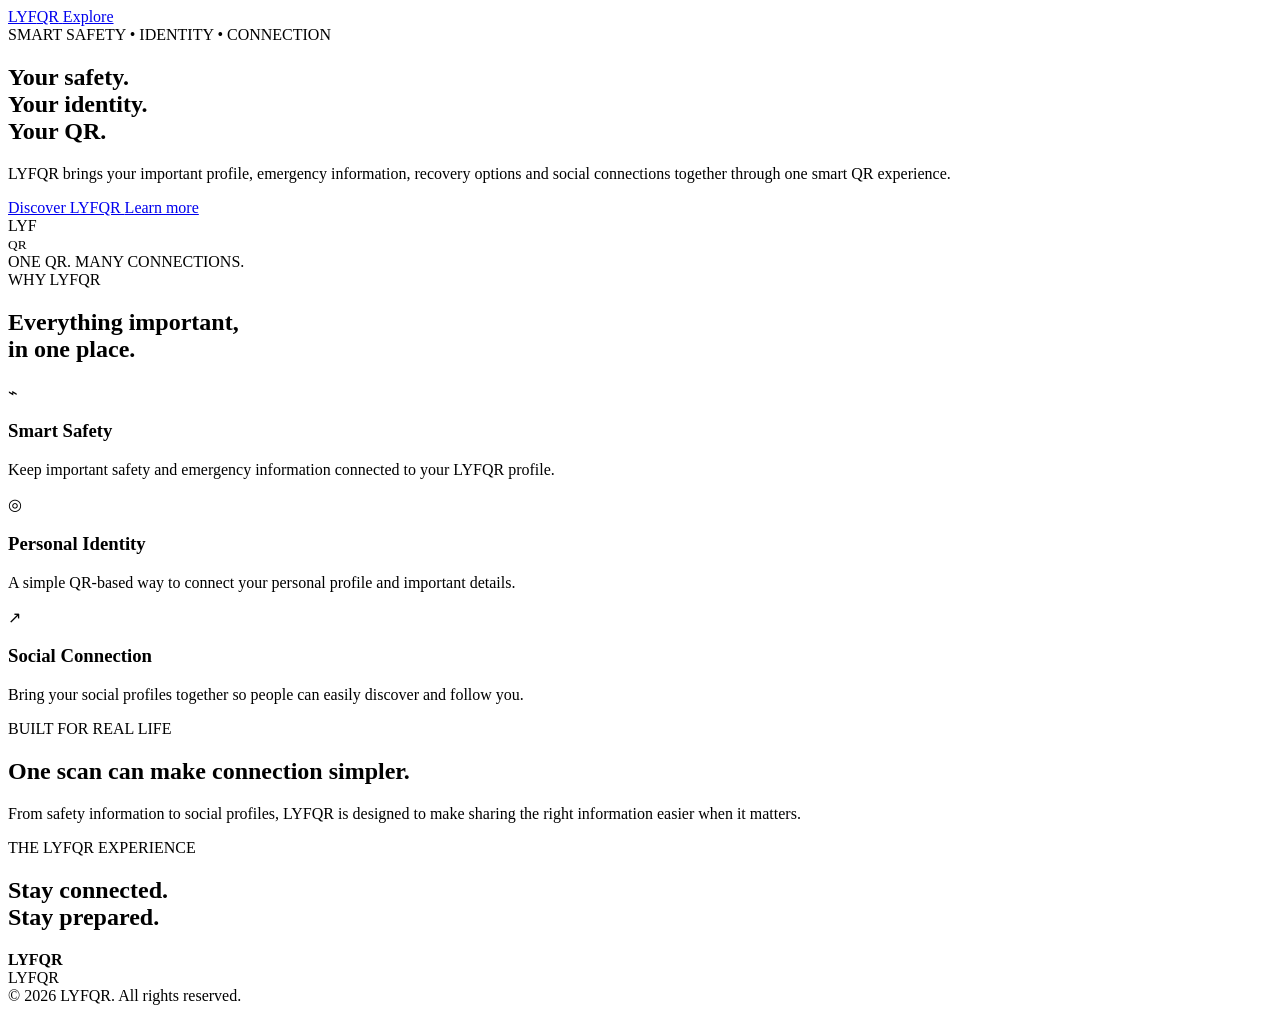
==== index.html @ 2e0a2252 "Create index.html" ====
<!doctype html>
<html lang="en">
<head>
  <meta charset="utf-8">
  <meta name="viewport" content="width=device-width, initial-scale=1">

  <meta
    name="description"
    content="LYFQR — Smart Safety, Identity and Social Connection through one QR."
  >

  <title>LYFQR — Smart Safety & Identity</title>

  <link rel="stylesheet" href="style.css">
</head>

<body>

<header class="nav">

  <a class="brand" href="#">
    LYF<span>QR</span>
  </a>

  <a class="nav-btn" href="#features">
    Explore
  </a>

</header>


<main>

  <!-- HERO -->

  <section class="hero">

    <div class="hero-copy">

      <div class="badge">
        SMART SAFETY • IDENTITY • CONNECTION
      </div>

      <h1>
        Your safety.<br>
        <span>Your identity.</span><br>
        Your QR.
      </h1>

      <p>
        LYFQR brings your important profile, emergency information,
        recovery options and social connections together through one
        smart QR experience.
      </p>

      <div class="actions">

        <a class="primary" href="#features">
          Discover LYFQR
        </a>

        <a class="secondary" href="#about">
          Learn more
        </a>

      </div>

    </div>


    <!-- QR VISUAL -->

    <div class="qr-card">

      <div class="qr">

        <div class="qr-lines"></div>

        <div class="qr-logo">
          LYF<br>
          <small>QR</small>
        </div>

      </div>

      <div class="scan"></div>

      <div class="qr-caption">
        ONE QR. MANY CONNECTIONS.
      </div>

    </div>

  </section>


  <!-- FEATURES -->

  <section id="features" class="section">

    <div class="eyebrow">
      WHY LYFQR
    </div>

    <h2>
      Everything important,<br>
      in one place.
    </h2>


    <div class="grid">

      <article>

        <div class="icon">
          ⌁
        </div>

        <h3>
          Smart Safety
        </h3>

        <p>
          Keep important safety and emergency information
          connected to your LYFQR profile.
        </p>

      </article>


      <article>

        <div class="icon">
          ◎
        </div>

        <h3>
          Personal Identity
        </h3>

        <p>
          A simple QR-based way to connect your personal
          profile and important details.
        </p>

      </article>


      <article>

        <div class="icon">
          ↗
        </div>

        <h3>
          Social Connection
        </h3>

        <p>
          Bring your social profiles together so people can
          easily discover and follow you.
        </p>

      </article>

    </div>

  </section>


  <!-- ABOUT -->

  <section id="about" class="about">

    <div>

      <div class="eyebrow">
        BUILT FOR REAL LIFE
      </div>

      <h2>
        One scan can make
        connection simpler.
      </h2>

    </div>


    <p>
      From safety information to social profiles, LYFQR is
      designed to make sharing the right information easier
      when it matters.
    </p>

  </section>


  <!-- CTA -->

  <section class="cta">

    <div>

      <div class="eyebrow">
        THE LYFQR EXPERIENCE
      </div>

      <h2>
        Stay connected.<br>
        Stay prepared.
      </h2>

    </div>

    <strong>
      LYFQR
    </strong>

  </section>

</main>


<!-- FOOTER -->

<footer>

  <div class="brand">
    LYF<span>QR</span>
  </div>

  <div>
    © 2026 LYFQR. All rights reserved.
  </div>

</footer>

</body>
</html>
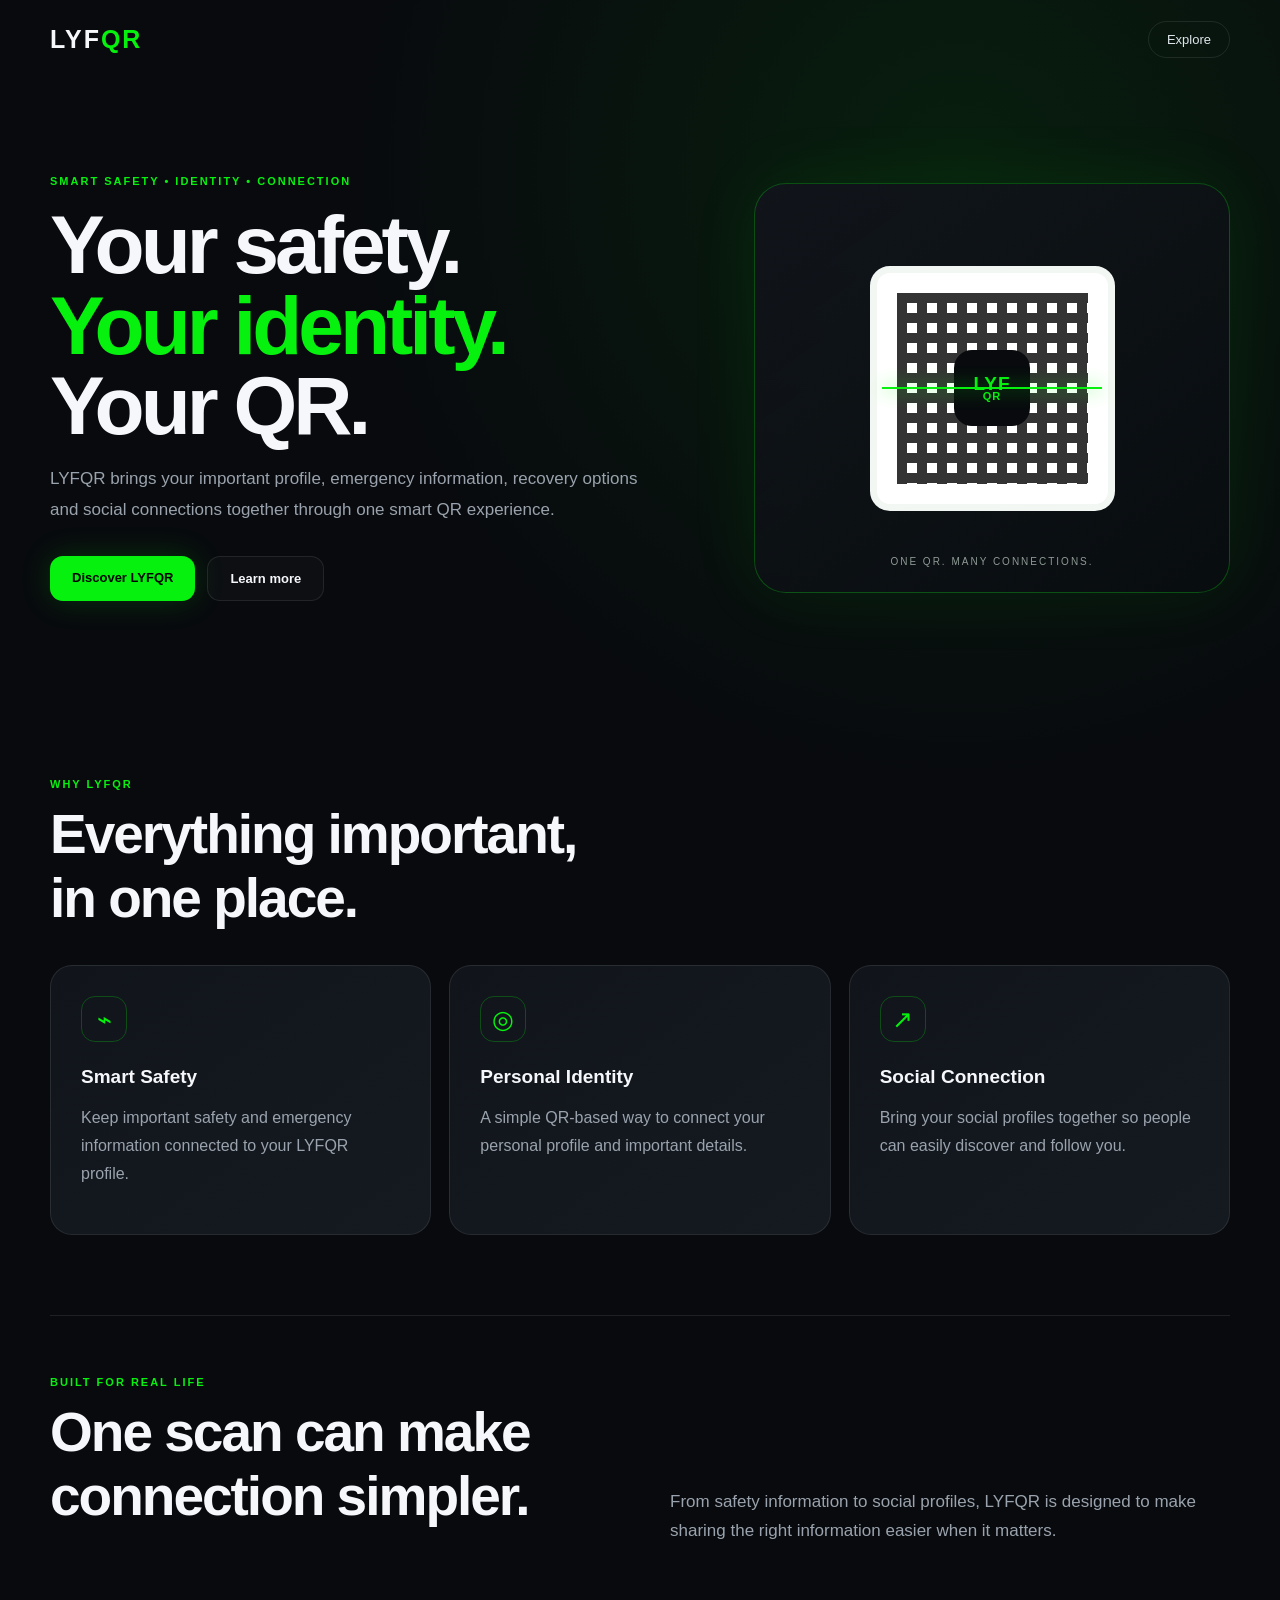
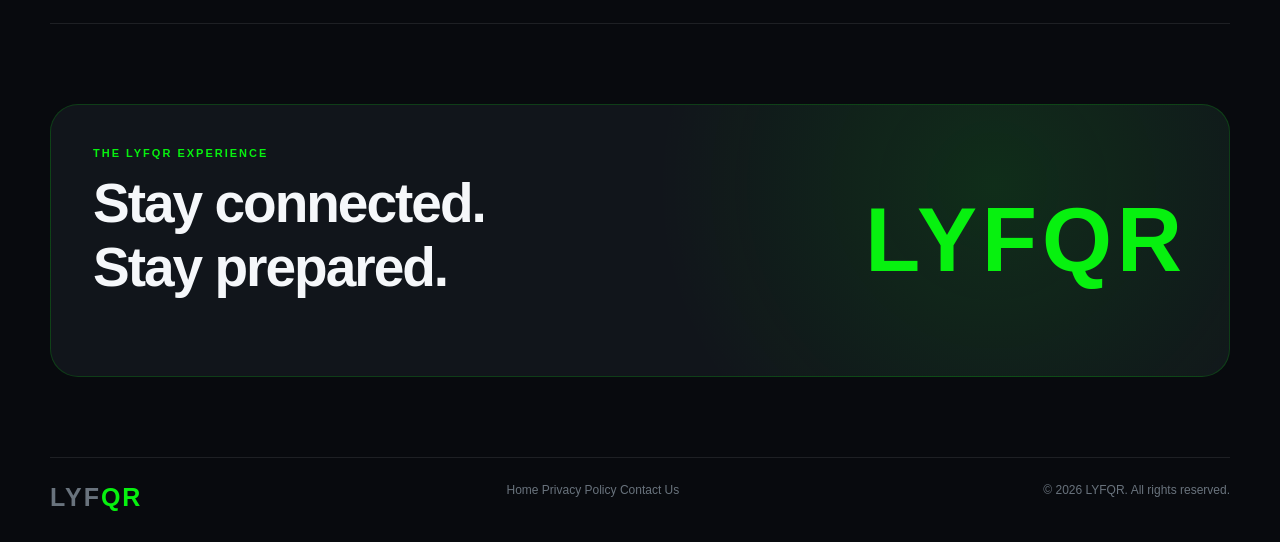
==== commit 44095388: "Update index.html" ====
--- a/index.html
+++ b/index.html
@@ -221,6 +221,7 @@
 </main>
 
 
+
 <!-- FOOTER -->
 
 <footer>
@@ -229,11 +230,18 @@
     LYF<span>QR</span>
   </div>
 
+  <div class="footer-links">
+    <a href="/">Home</a>
+    <a href="/privacy-policy.html">Privacy Policy</a>
+    <a href="mailto:lyfqr.support@gmail.com">Contact Us</a>
+  </div>
+
   <div>
     © 2026 LYFQR. All rights reserved.
   </div>
 
 </footer>
 
+
 </body>
 </html>
--- a/style.css
+++ b/style.css
@@ -0,0 +1,622 @@
+:root {
+  --bg: #080a0e;
+  --panel: #11151b;
+  --text: #f5f7fa;
+  --muted: #9aa3ad;
+  --green: #07f10f;
+  --line: rgba(255, 255, 255, 0.09);
+}
+
+
+* {
+  box-sizing: border-box;
+}
+
+
+html {
+  scroll-behavior: smooth;
+}
+
+
+body {
+  margin: 0;
+
+  background:
+    radial-gradient(
+      circle at 75% 8%,
+      rgba(7, 241, 15, 0.09),
+      transparent 28%
+    ),
+    var(--bg);
+
+  color: var(--text);
+
+  font-family:
+    Arial,
+    Helvetica,
+    sans-serif;
+}
+
+
+a {
+  color: inherit;
+  text-decoration: none;
+}
+
+
+/* NAVIGATION */
+
+.nav {
+  width: min(1180px, calc(100% - 40px));
+
+  height: 78px;
+
+  margin: auto;
+
+  display: flex;
+  align-items: center;
+  justify-content: space-between;
+}
+
+
+.brand {
+  font-size: 25px;
+  font-weight: 900;
+  letter-spacing: 2px;
+}
+
+
+.brand span {
+  color: var(--green);
+}
+
+
+.nav-btn {
+  border: 1px solid var(--line);
+
+  border-radius: 999px;
+
+  padding: 10px 18px;
+
+  color: #dfe5ea;
+
+  font-size: 13px;
+}
+
+
+/* HERO */
+
+.hero {
+  width: min(1180px, calc(100% - 40px));
+
+  min-height: 620px;
+
+  margin: auto;
+
+  display: grid;
+
+  grid-template-columns:
+    1.15fr
+    0.85fr;
+
+  align-items: center;
+
+  gap: 60px;
+}
+
+
+.badge,
+.eyebrow {
+  color: var(--green);
+
+  font-size: 11px;
+
+  font-weight: 800;
+
+  letter-spacing: 2px;
+}
+
+
+.hero h1 {
+  margin: 18px 0;
+
+  font-size:
+    clamp(
+      48px,
+      7vw,
+      82px
+    );
+
+  line-height: 0.98;
+
+  letter-spacing: -4px;
+}
+
+
+.hero h1 span {
+  color: var(--green);
+}
+
+
+.hero p {
+  max-width: 610px;
+
+  color: var(--muted);
+
+  line-height: 1.8;
+
+  font-size: 17px;
+}
+
+
+/* BUTTONS */
+
+.actions {
+  display: flex;
+
+  gap: 12px;
+
+  margin-top: 30px;
+
+  flex-wrap: wrap;
+}
+
+
+.primary,
+.secondary {
+  padding: 14px 22px;
+
+  border-radius: 13px;
+
+  font-weight: 800;
+
+  font-size: 13px;
+}
+
+
+.primary {
+  color: #020402;
+
+  background: var(--green);
+
+  box-shadow:
+    0 0 30px
+    rgba(7, 241, 15, 0.18);
+}
+
+
+.secondary {
+  border: 1px solid var(--line);
+
+  background:
+    rgba(255, 255, 255, 0.025);
+}
+
+
+/* QR CARD */
+
+.qr-card {
+  min-height: 410px;
+
+  border:
+    1px solid
+    rgba(7, 241, 15, 0.28);
+
+  border-radius: 32px;
+
+  background:
+    linear-gradient(
+      145deg,
+      rgba(17, 21, 27, 0.98),
+      rgba(9, 13, 16, 0.9)
+    );
+
+  display: grid;
+
+  place-items: center;
+
+  position: relative;
+
+  overflow: hidden;
+
+  box-shadow:
+    0 0 70px
+    rgba(7, 241, 15, 0.08);
+}
+
+
+.qr {
+  width: 245px;
+  height: 245px;
+
+  border: 7px solid #f3f7f3;
+
+  background: white;
+
+  border-radius: 20px;
+
+  padding: 20px;
+
+  position: relative;
+}
+
+
+.qr-lines {
+  width: 100%;
+  height: 100%;
+
+  background:
+    linear-gradient(
+      90deg,
+      #111 10px,
+      transparent 10px 20px
+    ),
+    linear-gradient(
+      #111 10px,
+      transparent 10px 20px
+    );
+
+  background-size: 20px 20px;
+
+  opacity: 0.85;
+}
+
+
+.qr-logo {
+  position: absolute;
+
+  inset: 50%;
+
+  transform:
+    translate(-50%, -50%);
+
+  width: 76px;
+  height: 76px;
+
+  border-radius: 18px;
+
+  background: #080a0e;
+
+  color: var(--green);
+
+  display: grid;
+
+  place-content: center;
+
+  text-align: center;
+
+  font-size: 19px;
+
+  font-weight: 900;
+
+  line-height: 0.9;
+
+  letter-spacing: 1px;
+}
+
+
+.qr-logo small {
+  font-size: 11px;
+}
+
+
+.qr-caption {
+  position: absolute;
+
+  bottom: 25px;
+
+  color: #8f9a94;
+
+  font-size: 10px;
+
+  letter-spacing: 2px;
+}
+
+
+/* QR SCAN ANIMATION */
+
+.scan {
+  position: absolute;
+
+  width: 220px;
+
+  height: 2px;
+
+  background: var(--green);
+
+  box-shadow:
+    0 0 18px
+    var(--green);
+
+  animation:
+    scan 3s
+    ease-in-out
+    infinite;
+}
+
+
+@keyframes scan {
+
+  0%,
+  100% {
+    transform:
+      translateY(-105px);
+  }
+
+  50% {
+    transform:
+      translateY(105px);
+  }
+
+}
+
+
+/* FEATURES */
+
+.section,
+.about,
+.cta {
+  width:
+    min(
+      1180px,
+      calc(100% - 40px)
+    );
+
+  margin:
+    80px auto;
+}
+
+
+.section h2,
+.about h2,
+.cta h2 {
+  margin:
+    12px 0 35px;
+
+  font-size:
+    clamp(
+      34px,
+      5vw,
+      55px
+    );
+
+  letter-spacing: -2px;
+}
+
+
+.grid {
+  display: grid;
+
+  grid-template-columns:
+    repeat(3, 1fr);
+
+  gap: 18px;
+}
+
+
+.grid article {
+  padding: 30px;
+
+  min-height: 220px;
+
+  border:
+    1px solid
+    var(--line);
+
+  border-radius: 22px;
+
+  background:
+    linear-gradient(
+      145deg,
+      var(--panel),
+      #151a21
+    );
+}
+
+
+.icon {
+  width: 46px;
+  height: 46px;
+
+  display: grid;
+
+  place-items: center;
+
+  border-radius: 14px;
+
+  color: var(--green);
+
+  border:
+    1px solid
+    rgba(7, 241, 15, 0.25);
+
+  font-size: 25px;
+}
+
+
+.grid h3 {
+  margin:
+    24px 0 10px;
+
+  font-size: 19px;
+}
+
+
+.grid p,
+.about p {
+  color: var(--muted);
+
+  line-height: 1.75;
+}
+
+
+/* ABOUT */
+
+.about {
+  display: grid;
+
+  grid-template-columns:
+    1fr 1fr;
+
+  gap: 60px;
+
+  padding:
+    60px 0;
+
+  border-top:
+    1px solid
+    var(--line);
+
+  border-bottom:
+    1px solid
+    var(--line);
+}
+
+
+.about p {
+  align-self: end;
+
+  font-size: 17px;
+}
+
+
+/* CTA */
+
+.cta {
+  min-height: 250px;
+
+  padding: 42px;
+
+  border:
+    1px solid
+    rgba(7, 241, 15, 0.18);
+
+  border-radius: 28px;
+
+  background:
+    radial-gradient(
+      circle at 80% 30%,
+      rgba(7, 241, 15, 0.11),
+      transparent 35%
+    ),
+    var(--panel);
+
+  display: flex;
+
+  justify-content: space-between;
+
+  align-items: center;
+
+  gap: 30px;
+}
+
+
+.cta strong {
+  color: var(--green);
+
+  font-size:
+    clamp(
+      45px,
+      8vw,
+      90px
+    );
+
+  letter-spacing: 5px;
+}
+
+
+/* FOOTER */
+
+footer {
+  width:
+    min(
+      1180px,
+      calc(100% - 40px)
+    );
+
+  margin:
+    80px auto 30px;
+
+  padding-top: 25px;
+
+  border-top:
+    1px solid
+    var(--line);
+
+  display: flex;
+
+  justify-content:
+    space-between;
+
+  color: #69737d;
+
+  font-size: 12px;
+}
+
+
+/* TABLET */
+
+@media (max-width: 820px) {
+
+  .hero {
+    grid-template-columns: 1fr;
+
+    padding: 60px 0;
+  }
+
+
+  .grid,
+  .about {
+    grid-template-columns: 1fr;
+  }
+
+
+  .cta {
+    flex-direction: column;
+
+    align-items: flex-start;
+  }
+
+
+  .hero h1 {
+    letter-spacing: -2px;
+  }
+
+}
+
+
+/* MOBILE */
+
+@media (max-width: 520px) {
+
+  .nav,
+  .hero,
+  .section,
+  .about,
+  .cta,
+  footer {
+
+    width:
+      calc(100% - 28px);
+
+  }
+
+
+  .qr {
+    width: 205px;
+    height: 205px;
+  }
+
+
+  .scan {
+    width: 185px;
+  }
+
+
+  footer {
+    flex-direction: column;
+
+    gap: 12px;
+  }
+
+}
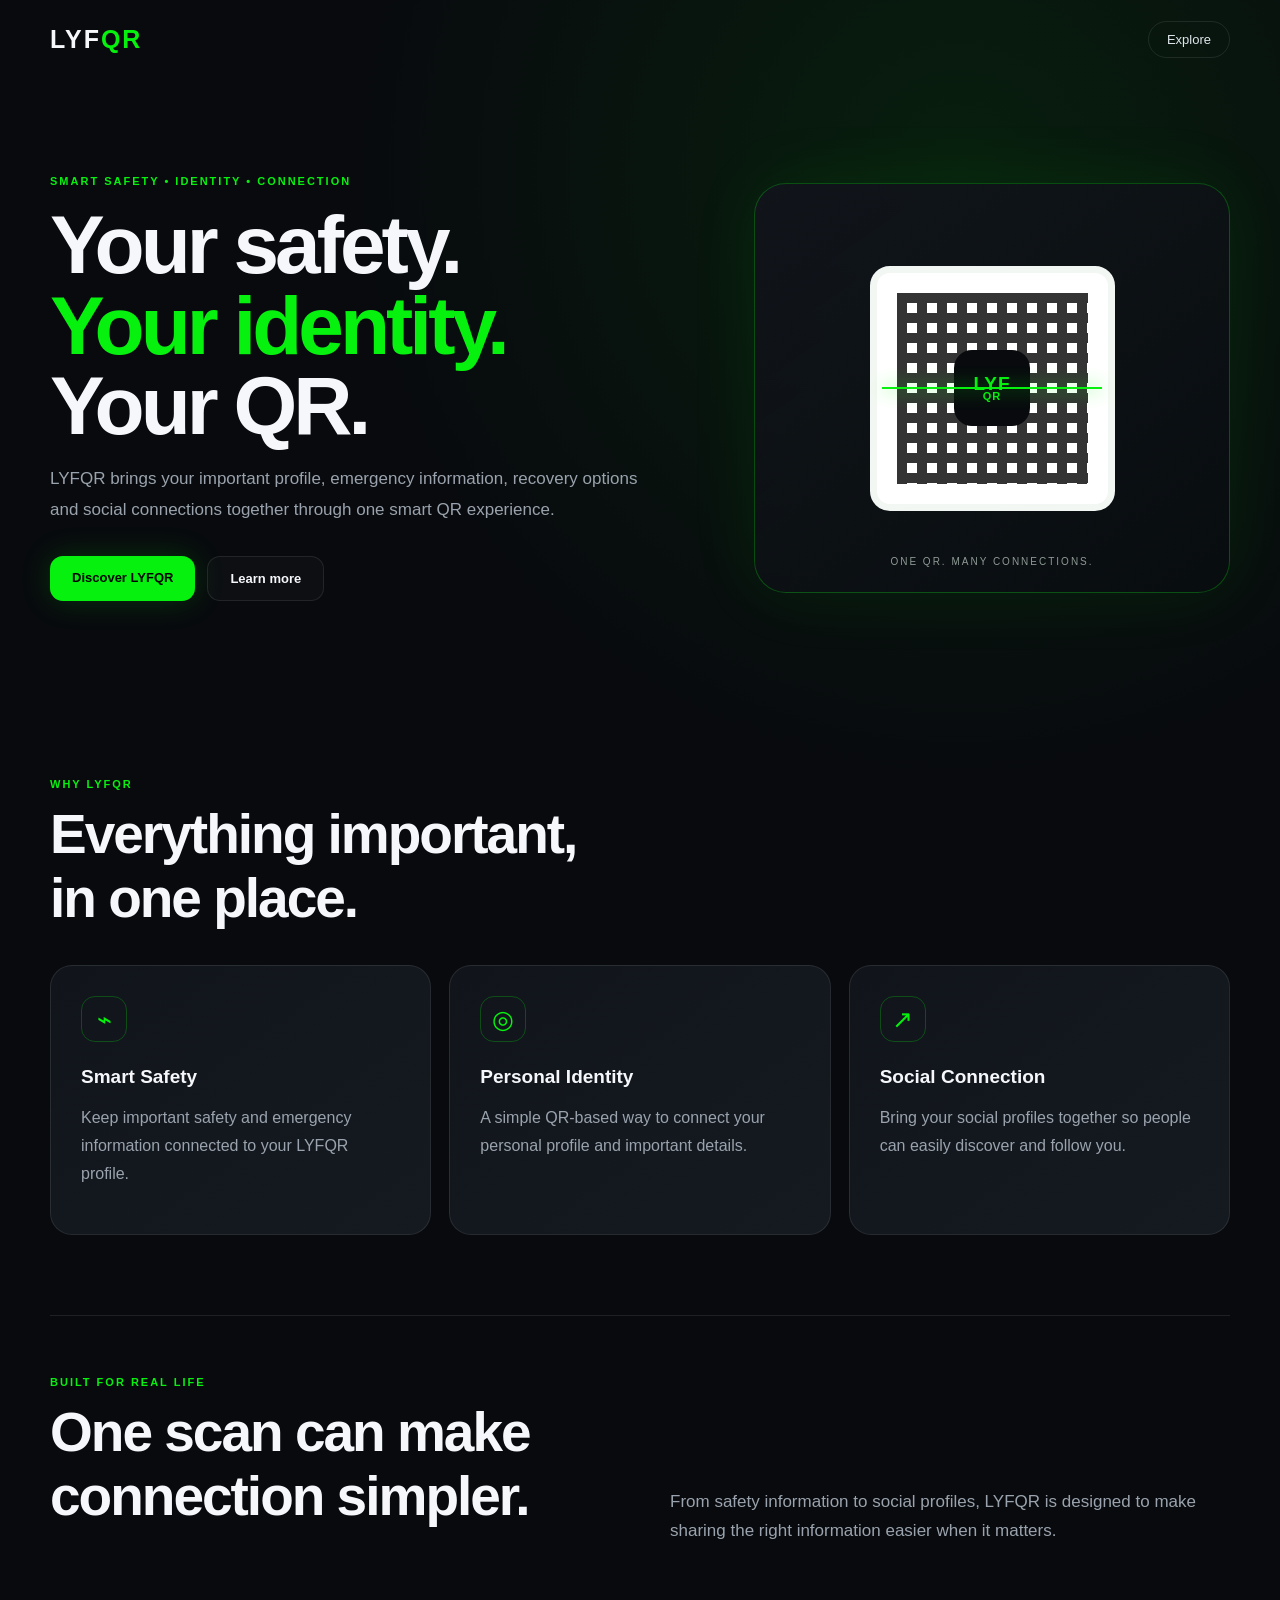
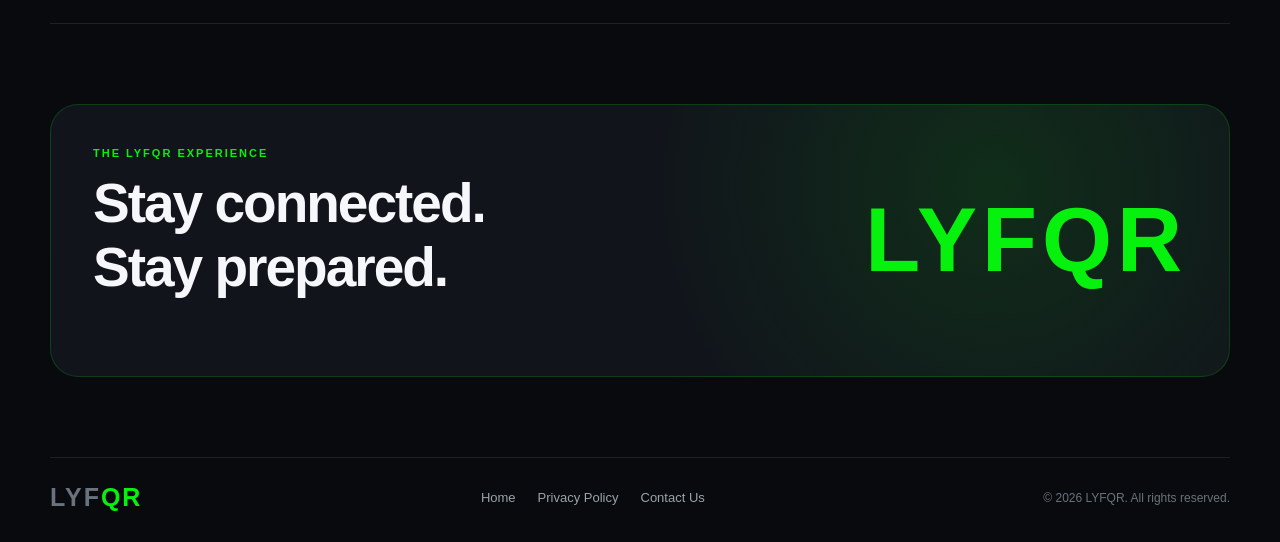
==== commit d07968c2: "Update index.html" ====
--- a/index.html
+++ b/index.html
@@ -1,247 +1,87 @@
+
 <!doctype html>
 <html lang="en">
 <head>
-  <meta charset="utf-8">
-  <meta name="viewport" content="width=device-width, initial-scale=1">
-
-  <meta
-    name="description"
-    content="LYFQR — Smart Safety, Identity and Social Connection through one QR."
-  >
-
-  <title>LYFQR — Smart Safety & Identity</title>
-
-  <link rel="stylesheet" href="style.css">
+<meta charset="utf-8">
+<meta name="viewport" content="width=device-width,initial-scale=1">
+<meta name="description" content="LYFQR — Smart Safety, Identity and Social Connection through one QR.">
+<title>LYFQR — Smart Safety &amp; Identity</title>
+<link rel="stylesheet" href="style.css">
 </head>
-
 <body>
-
 <header class="nav">
-
-  <a class="brand" href="#">
-    LYF<span>QR</span>
-  </a>
-
-  <a class="nav-btn" href="#features">
-    Explore
-  </a>
-
+  <a class="brand" href="/">LYF<span>QR</span></a>
+  <a class="nav-btn" href="#features">Explore</a>
 </header>
-
-
 <main>
-
   <!-- HERO -->
-
   <section class="hero">
-
     <div class="hero-copy">
-
-      <div class="badge">
-        SMART SAFETY • IDENTITY • CONNECTION
+      <div class="badge">SMART SAFETY • IDENTITY • CONNECTION</div>
+      <h1>Your safety.<br><span>Your identity.</span><br>Your QR.</h1>
+      <p>LYFQR brings your important profile, emergency information, recovery options and social connections together through one smart QR experience.</p>
+      <div class="actions">
+        <a class="primary" href="#features">Discover LYFQR</a>
+        <a class="secondary" href="#about">Learn more</a>
       </div>
-
-      <h1>
-        Your safety.<br>
-        <span>Your identity.</span><br>
-        Your QR.
-      </h1>
-
-      <p>
-        LYFQR brings your important profile, emergency information,
-        recovery options and social connections together through one
-        smart QR experience.
-      </p>
-
-      <div class="actions">
-
-        <a class="primary" href="#features">
-          Discover LYFQR
-        </a>
-
-        <a class="secondary" href="#about">
-          Learn more
-        </a>
-
+    </div>
+    <div class="qr-card">
+      <div class="qr">
+        <div class="qr-lines"></div>
+        <div class="qr-logo">LYF<br><small>QR</small></div>
       </div>
-
+      <div class="scan"></div>
+      <div class="qr-caption">ONE QR. MANY CONNECTIONS.</div>
     </div>
-
-
-    <!-- QR VISUAL -->
-
-    <div class="qr-card">
-
-      <div class="qr">
-
-        <div class="qr-lines"></div>
-
-        <div class="qr-logo">
-          LYF<br>
-          <small>QR</small>
-        </div>
-
-      </div>
-
-      <div class="scan"></div>
-
-      <div class="qr-caption">
-        ONE QR. MANY CONNECTIONS.
-      </div>
-
+  </section>
+  <!-- FEATURES -->
+  <section id="features" class="section">
+    <div class="eyebrow">WHY LYFQR</div>
+    <h2>Everything important,<br>in one place.</h2>
+    <div class="grid">
+      <article>
+        <div class="icon">⌁</div>
+        <h3>Smart Safety</h3>
+        <p>Keep important safety and emergency information connected to your LYFQR profile.</p>
+      </article>
+      <article>
+        <div class="icon">◎</div>
+        <h3>Personal Identity</h3>
+        <p>A simple QR-based way to connect your personal profile and important details.</p>
+      </article>
+      <article>
+        <div class="icon">↗</div>
+        <h3>Social Connection</h3>
+        <p>Bring your social profiles together so people can easily discover and follow you.</p>
+      </article>
     </div>
-
   </section>
-
-
-  <!-- FEATURES -->
-
-  <section id="features" class="section">
-
-    <div class="eyebrow">
-      WHY LYFQR
+  <!-- ABOUT -->
+  <section id="about" class="about">
+    <div>
+      <div class="eyebrow">BUILT FOR REAL LIFE</div>
+      <h2>One scan can make connection simpler.</h2>
     </div>
-
-    <h2>
-      Everything important,<br>
-      in one place.
-    </h2>
-
-
-    <div class="grid">
-
-      <article>
-
-        <div class="icon">
-          ⌁
-        </div>
-
-        <h3>
-          Smart Safety
-        </h3>
-
-        <p>
-          Keep important safety and emergency information
-          connected to your LYFQR profile.
-        </p>
-
-      </article>
-
-
-      <article>
-
-        <div class="icon">
-          ◎
-        </div>
-
-        <h3>
-          Personal Identity
-        </h3>
-
-        <p>
-          A simple QR-based way to connect your personal
-          profile and important details.
-        </p>
-
-      </article>
-
-
-      <article>
-
-        <div class="icon">
-          ↗
-        </div>
-
-        <h3>
-          Social Connection
-        </h3>
-
-        <p>
-          Bring your social profiles together so people can
-          easily discover and follow you.
-        </p>
-
-      </article>
-
+    <p>From safety information to social profiles, LYFQR is designed to make sharing the right information easier when it matters.</p>
+  </section>
+  <!-- CTA -->
+  <section class="cta">
+    <div>
+      <div class="eyebrow">THE LYFQR EXPERIENCE</div>
+      <h2>Stay connected.<br>Stay prepared.</h2>
     </div>
-
+    <strong>LYFQR</strong>
   </section>
-
-
-  <!-- ABOUT -->
-
-  <section id="about" class="about">
-
-    <div>
-
-      <div class="eyebrow">
-        BUILT FOR REAL LIFE
-      </div>
-
-      <h2>
-        One scan can make
-        connection simpler.
-      </h2>
-
-    </div>
-
-
-    <p>
-      From safety information to social profiles, LYFQR is
-      designed to make sharing the right information easier
-      when it matters.
-    </p>
-
-  </section>
-
-
-  <!-- CTA -->
-
-  <section class="cta">
-
-    <div>
-
-      <div class="eyebrow">
-        THE LYFQR EXPERIENCE
-      </div>
-
-      <h2>
-        Stay connected.<br>
-        Stay prepared.
-      </h2>
-
-    </div>
-
-    <strong>
-      LYFQR
-    </strong>
-
-  </section>
-
 </main>
-
-
-
 <!-- FOOTER -->
-
 <footer>
-
-  <div class="brand">
-    LYF<span>QR</span>
-  </div>
-
+  <div class="brand">LYF<span>QR</span></div>
   <div class="footer-links">
     <a href="/">Home</a>
     <a href="/privacy-policy.html">Privacy Policy</a>
     <a href="mailto:lyfqr.support@gmail.com">Contact Us</a>
   </div>
-
-  <div>
-    © 2026 LYFQR. All rights reserved.
-  </div>
-
+  <div>© 2026 LYFQR. All rights reserved.</div>
 </footer>
-
-
 </body>
 </html>
--- a/style.css
+++ b/style.css
@@ -1,622 +1,77 @@
-:root {
-  --bg: #080a0e;
-  --panel: #11151b;
-  --text: #f5f7fa;
-  --muted: #9aa3ad;
-  --green: #07f10f;
-  --line: rgba(255, 255, 255, 0.09);
+
+:root{--bg:#080a0e;--panel:#11151b;--text:#f5f7fa;--muted:#9aa3ad;--green:#07f10f;--line:rgba(255,255,255,.09)}
+*{box-sizing:border-box}
+html{scroll-behavior:smooth}
+body{margin:0;background:radial-gradient(circle at 75% 8%,rgba(7,241,15,.09),transparent 28%),var(--bg);color:var(--text);font-family:Arial,Helvetica,sans-serif}
+a{color:inherit;text-decoration:none}
+
+/* NAVIGATION */
+.nav{width:min(1180px,calc(100% - 40px));height:78px;margin:auto;display:flex;align-items:center;justify-content:space-between}
+.brand{font-size:25px;font-weight:900;letter-spacing:2px}
+.brand span{color:var(--green)}
+.nav-btn{border:1px solid var(--line);border-radius:999px;padding:10px 18px;color:#dfe5ea;font-size:13px}
+
+/* HERO */
+.hero{width:min(1180px,calc(100% - 40px));min-height:620px;margin:auto;display:grid;grid-template-columns:1.15fr .85fr;align-items:center;gap:60px}
+.badge,.eyebrow{color:var(--green);font-size:11px;font-weight:800;letter-spacing:2px}
+.hero h1{margin:18px 0;font-size:clamp(48px,7vw,82px);line-height:.98;letter-spacing:-4px}
+.hero h1 span{color:var(--green)}
+.hero p{max-width:610px;color:var(--muted);line-height:1.8;font-size:17px}
+
+/* BUTTONS */
+.actions{display:flex;gap:12px;margin-top:30px;flex-wrap:wrap}
+.primary,.secondary{padding:14px 22px;border-radius:13px;font-weight:800;font-size:13px}
+.primary{color:#020402;background:var(--green);box-shadow:0 0 30px rgba(7,241,15,.18)}
+.secondary{border:1px solid var(--line);background:rgba(255,255,255,.025)}
+
+/* QR CARD */
+.qr-card{min-height:410px;border:1px solid rgba(7,241,15,.28);border-radius:32px;background:linear-gradient(145deg,rgba(17,21,27,.98),rgba(9,13,16,.9));display:grid;place-items:center;position:relative;overflow:hidden;box-shadow:0 0 70px rgba(7,241,15,.08)}
+.qr{width:245px;height:245px;border:7px solid #f3f7f3;background:white;border-radius:20px;padding:20px;position:relative}
+.qr-lines{width:100%;height:100%;background:linear-gradient(90deg,#111 10px,transparent 10px 20px),linear-gradient(#111 10px,transparent 10px 20px);background-size:20px 20px;opacity:.85}
+.qr-logo{position:absolute;inset:50%;transform:translate(-50%,-50%);width:76px;height:76px;border-radius:18px;background:#080a0e;color:var(--green);display:grid;place-content:center;text-align:center;font-size:19px;font-weight:900;line-height:.9;letter-spacing:1px}
+.qr-logo small{font-size:11px}
+.qr-caption{position:absolute;bottom:25px;color:#8f9a94;font-size:10px;letter-spacing:2px}
+
+/* QR SCAN ANIMATION */
+.scan{position:absolute;width:220px;height:2px;background:var(--green);box-shadow:0 0 18px var(--green);animation:scan 3s ease-in-out infinite}
+@keyframes scan{0%,100%{transform:translateY(-105px)}50%{transform:translateY(105px)}}
+
+/* FEATURES */
+.section,.about,.cta{width:min(1180px,calc(100% - 40px));margin:80px auto}
+.section h2,.about h2,.cta h2{margin:12px 0 35px;font-size:clamp(34px,5vw,55px);letter-spacing:-2px}
+.grid{display:grid;grid-template-columns:repeat(3,1fr);gap:18px}
+.grid article{padding:30px;min-height:220px;border:1px solid var(--line);border-radius:22px;background:linear-gradient(145deg,var(--panel),#151a21)}
+.icon{width:46px;height:46px;display:grid;place-items:center;border-radius:14px;color:var(--green);border:1px solid rgba(7,241,15,.25);font-size:25px}
+.grid h3{margin:24px 0 10px;font-size:19px}
+.grid p,.about p{color:var(--muted);line-height:1.75}
+
+/* ABOUT */
+.about{display:grid;grid-template-columns:1fr 1fr;gap:60px;padding:60px 0;border-top:1px solid var(--line);border-bottom:1px solid var(--line)}
+.about p{align-self:end;font-size:17px}
+
+/* CTA */
+.cta{min-height:250px;padding:42px;border:1px solid rgba(7,241,15,.18);border-radius:28px;background:radial-gradient(circle at 80% 30%,rgba(7,241,15,.11),transparent 35%),var(--panel);display:flex;justify-content:space-between;align-items:center;gap:30px}
+.cta strong{color:var(--green);font-size:clamp(45px,8vw,90px);letter-spacing:5px}
+
+/* FOOTER */
+footer{width:min(1180px,calc(100% - 40px));margin:80px auto 30px;padding-top:25px;border-top:1px solid var(--line);display:flex;align-items:center;justify-content:space-between;flex-wrap:wrap;gap:18px;color:#69737d;font-size:12px}
+.footer-links{display:flex;align-items:center;justify-content:center;flex-wrap:wrap;gap:22px}
+.footer-links a{color:var(--muted);font-size:13px;transition:color .2s ease}
+.footer-links a:hover{color:var(--green)}
+
+/* TABLET */
+@media(max-width:820px){
+.hero{grid-template-columns:1fr;padding:60px 0}
+.grid,.about{grid-template-columns:1fr}
+.cta{flex-direction:column;align-items:flex-start}
+.hero h1{letter-spacing:-2px}
 }
 
-
-* {
-  box-sizing: border-box;
+/* MOBILE */
+@media(max-width:520px){
+.nav,.hero,.section,.about,.cta,footer{width:calc(100% - 28px)}
+.qr{width:205px;height:205px}
+.scan{width:185px}
+footer{flex-direction:column;text-align:center;gap:14px}
+.footer-links{gap:16px}
 }
-
-
-html {
-  scroll-behavior: smooth;
-}
-
-
-body {
-  margin: 0;
-
-  background:
-    radial-gradient(
-      circle at 75% 8%,
-      rgba(7, 241, 15, 0.09),
-      transparent 28%
-    ),
-    var(--bg);
-
-  color: var(--text);
-
-  font-family:
-    Arial,
-    Helvetica,
-    sans-serif;
-}
-
-
-a {
-  color: inherit;
-  text-decoration: none;
-}
-
-
-/* NAVIGATION */
-
-.nav {
-  width: min(1180px, calc(100% - 40px));
-
-  height: 78px;
-
-  margin: auto;
-
-  display: flex;
-  align-items: center;
-  justify-content: space-between;
-}
-
-
-.brand {
-  font-size: 25px;
-  font-weight: 900;
-  letter-spacing: 2px;
-}
-
-
-.brand span {
-  color: var(--green);
-}
-
-
-.nav-btn {
-  border: 1px solid var(--line);
-
-  border-radius: 999px;
-
-  padding: 10px 18px;
-
-  color: #dfe5ea;
-
-  font-size: 13px;
-}
-
-
-/* HERO */
-
-.hero {
-  width: min(1180px, calc(100% - 40px));
-
-  min-height: 620px;
-
-  margin: auto;
-
-  display: grid;
-
-  grid-template-columns:
-    1.15fr
-    0.85fr;
-
-  align-items: center;
-
-  gap: 60px;
-}
-
-
-.badge,
-.eyebrow {
-  color: var(--green);
-
-  font-size: 11px;
-
-  font-weight: 800;
-
-  letter-spacing: 2px;
-}
-
-
-.hero h1 {
-  margin: 18px 0;
-
-  font-size:
-    clamp(
-      48px,
-      7vw,
-      82px
-    );
-
-  line-height: 0.98;
-
-  letter-spacing: -4px;
-}
-
-
-.hero h1 span {
-  color: var(--green);
-}
-
-
-.hero p {
-  max-width: 610px;
-
-  color: var(--muted);
-
-  line-height: 1.8;
-
-  font-size: 17px;
-}
-
-
-/* BUTTONS */
-
-.actions {
-  display: flex;
-
-  gap: 12px;
-
-  margin-top: 30px;
-
-  flex-wrap: wrap;
-}
-
-
-.primary,
-.secondary {
-  padding: 14px 22px;
-
-  border-radius: 13px;
-
-  font-weight: 800;
-
-  font-size: 13px;
-}
-
-
-.primary {
-  color: #020402;
-
-  background: var(--green);
-
-  box-shadow:
-    0 0 30px
-    rgba(7, 241, 15, 0.18);
-}
-
-
-.secondary {
-  border: 1px solid var(--line);
-
-  background:
-    rgba(255, 255, 255, 0.025);
-}
-
-
-/* QR CARD */
-
-.qr-card {
-  min-height: 410px;
-
-  border:
-    1px solid
-    rgba(7, 241, 15, 0.28);
-
-  border-radius: 32px;
-
-  background:
-    linear-gradient(
-      145deg,
-      rgba(17, 21, 27, 0.98),
-      rgba(9, 13, 16, 0.9)
-    );
-
-  display: grid;
-
-  place-items: center;
-
-  position: relative;
-
-  overflow: hidden;
-
-  box-shadow:
-    0 0 70px
-    rgba(7, 241, 15, 0.08);
-}
-
-
-.qr {
-  width: 245px;
-  height: 245px;
-
-  border: 7px solid #f3f7f3;
-
-  background: white;
-
-  border-radius: 20px;
-
-  padding: 20px;
-
-  position: relative;
-}
-
-
-.qr-lines {
-  width: 100%;
-  height: 100%;
-
-  background:
-    linear-gradient(
-      90deg,
-      #111 10px,
-      transparent 10px 20px
-    ),
-    linear-gradient(
-      #111 10px,
-      transparent 10px 20px
-    );
-
-  background-size: 20px 20px;
-
-  opacity: 0.85;
-}
-
-
-.qr-logo {
-  position: absolute;
-
-  inset: 50%;
-
-  transform:
-    translate(-50%, -50%);
-
-  width: 76px;
-  height: 76px;
-
-  border-radius: 18px;
-
-  background: #080a0e;
-
-  color: var(--green);
-
-  display: grid;
-
-  place-content: center;
-
-  text-align: center;
-
-  font-size: 19px;
-
-  font-weight: 900;
-
-  line-height: 0.9;
-
-  letter-spacing: 1px;
-}
-
-
-.qr-logo small {
-  font-size: 11px;
-}
-
-
-.qr-caption {
-  position: absolute;
-
-  bottom: 25px;
-
-  color: #8f9a94;
-
-  font-size: 10px;
-
-  letter-spacing: 2px;
-}
-
-
-/* QR SCAN ANIMATION */
-
-.scan {
-  position: absolute;
-
-  width: 220px;
-
-  height: 2px;
-
-  background: var(--green);
-
-  box-shadow:
-    0 0 18px
-    var(--green);
-
-  animation:
-    scan 3s
-    ease-in-out
-    infinite;
-}
-
-
-@keyframes scan {
-
-  0%,
-  100% {
-    transform:
-      translateY(-105px);
-  }
-
-  50% {
-    transform:
-      translateY(105px);
-  }
-
-}
-
-
-/* FEATURES */
-
-.section,
-.about,
-.cta {
-  width:
-    min(
-      1180px,
-      calc(100% - 40px)
-    );
-
-  margin:
-    80px auto;
-}
-
-
-.section h2,
-.about h2,
-.cta h2 {
-  margin:
-    12px 0 35px;
-
-  font-size:
-    clamp(
-      34px,
-      5vw,
-      55px
-    );
-
-  letter-spacing: -2px;
-}
-
-
-.grid {
-  display: grid;
-
-  grid-template-columns:
-    repeat(3, 1fr);
-
-  gap: 18px;
-}
-
-
-.grid article {
-  padding: 30px;
-
-  min-height: 220px;
-
-  border:
-    1px solid
-    var(--line);
-
-  border-radius: 22px;
-
-  background:
-    linear-gradient(
-      145deg,
-      var(--panel),
-      #151a21
-    );
-}
-
-
-.icon {
-  width: 46px;
-  height: 46px;
-
-  display: grid;
-
-  place-items: center;
-
-  border-radius: 14px;
-
-  color: var(--green);
-
-  border:
-    1px solid
-    rgba(7, 241, 15, 0.25);
-
-  font-size: 25px;
-}
-
-
-.grid h3 {
-  margin:
-    24px 0 10px;
-
-  font-size: 19px;
-}
-
-
-.grid p,
-.about p {
-  color: var(--muted);
-
-  line-height: 1.75;
-}
-
-
-/* ABOUT */
-
-.about {
-  display: grid;
-
-  grid-template-columns:
-    1fr 1fr;
-
-  gap: 60px;
-
-  padding:
-    60px 0;
-
-  border-top:
-    1px solid
-    var(--line);
-
-  border-bottom:
-    1px solid
-    var(--line);
-}
-
-
-.about p {
-  align-self: end;
-
-  font-size: 17px;
-}
-
-
-/* CTA */
-
-.cta {
-  min-height: 250px;
-
-  padding: 42px;
-
-  border:
-    1px solid
-    rgba(7, 241, 15, 0.18);
-
-  border-radius: 28px;
-
-  background:
-    radial-gradient(
-      circle at 80% 30%,
-      rgba(7, 241, 15, 0.11),
-      transparent 35%
-    ),
-    var(--panel);
-
-  display: flex;
-
-  justify-content: space-between;
-
-  align-items: center;
-
-  gap: 30px;
-}
-
-
-.cta strong {
-  color: var(--green);
-
-  font-size:
-    clamp(
-      45px,
-      8vw,
-      90px
-    );
-
-  letter-spacing: 5px;
-}
-
-
-/* FOOTER */
-
-footer {
-  width:
-    min(
-      1180px,
-      calc(100% - 40px)
-    );
-
-  margin:
-    80px auto 30px;
-
-  padding-top: 25px;
-
-  border-top:
-    1px solid
-    var(--line);
-
-  display: flex;
-
-  justify-content:
-    space-between;
-
-  color: #69737d;
-
-  font-size: 12px;
-}
-
-
-/* TABLET */
-
-@media (max-width: 820px) {
-
-  .hero {
-    grid-template-columns: 1fr;
-
-    padding: 60px 0;
-  }
-
-
-  .grid,
-  .about {
-    grid-template-columns: 1fr;
-  }
-
-
-  .cta {
-    flex-direction: column;
-
-    align-items: flex-start;
-  }
-
-
-  .hero h1 {
-    letter-spacing: -2px;
-  }
-
-}
-
-
-/* MOBILE */
-
-@media (max-width: 520px) {
-
-  .nav,
-  .hero,
-  .section,
-  .about,
-  .cta,
-  footer {
-
-    width:
-      calc(100% - 28px);
-
-  }
-
-
-  .qr {
-    width: 205px;
-    height: 205px;
-  }
-
-
-  .scan {
-    width: 185px;
-  }
-
-
-  footer {
-    flex-direction: column;
-
-    gap: 12px;
-  }
-
-}
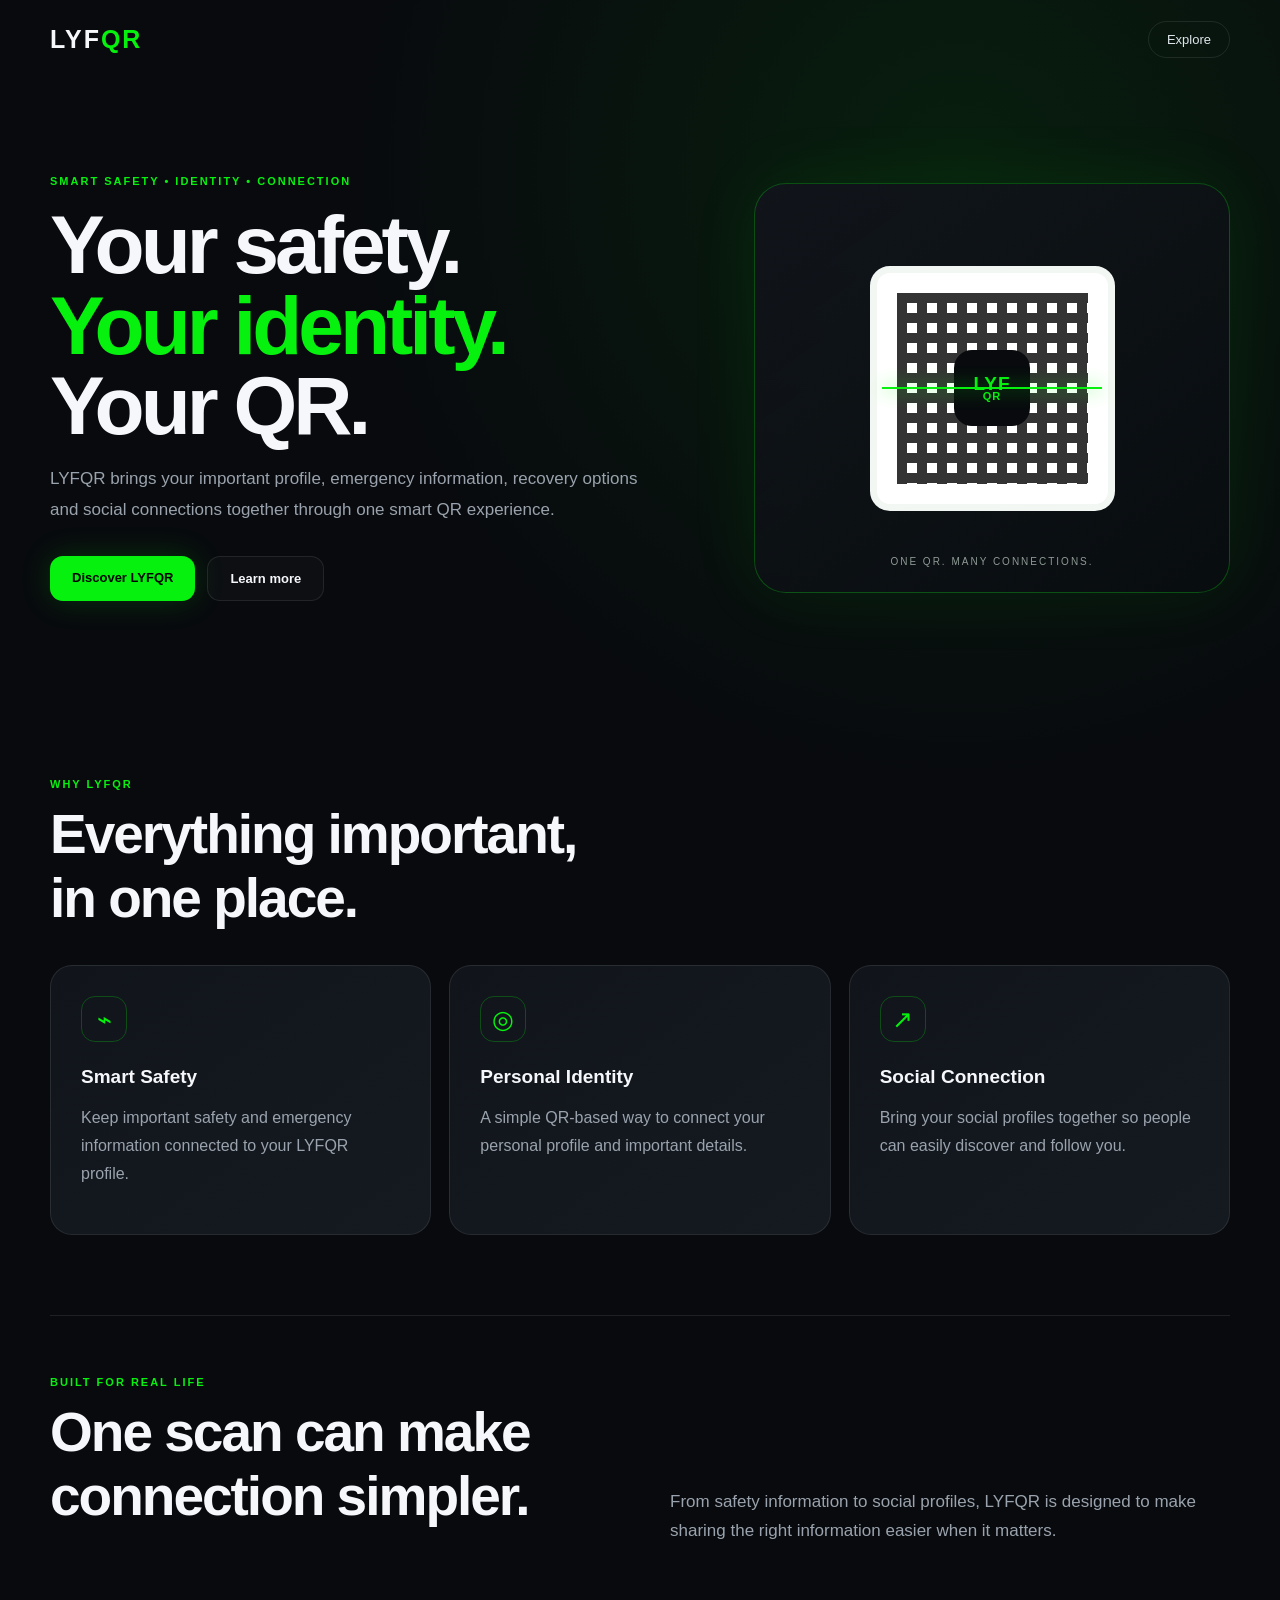
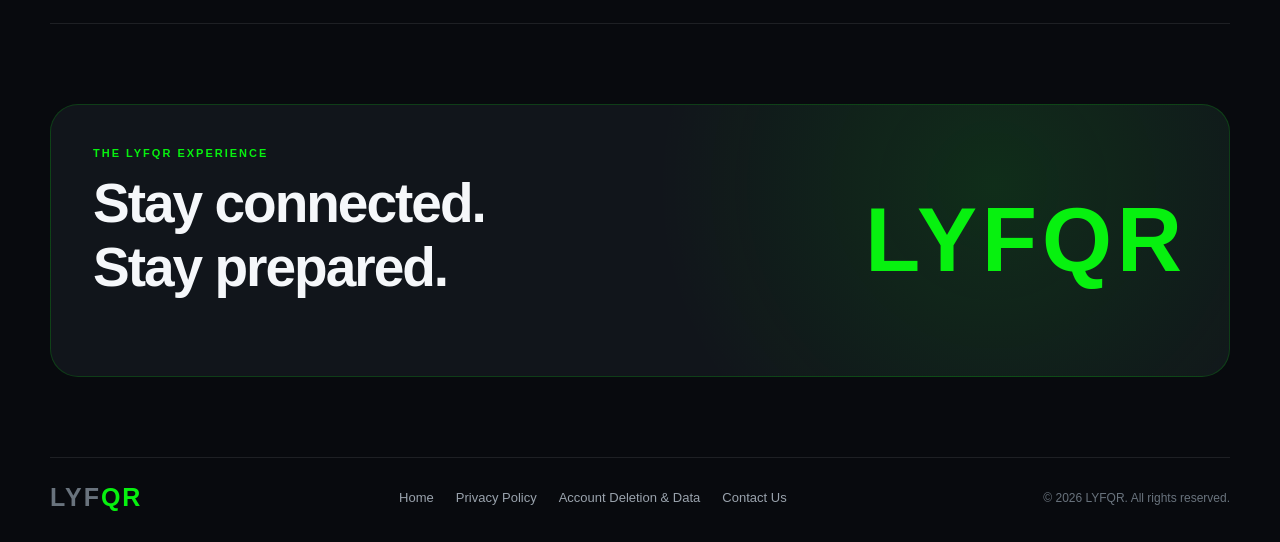
==== commit c1c03202: "Update index.html" ====
--- a/index.html
+++ b/index.html
@@ -73,12 +73,13 @@
     <strong>LYFQR</strong>
   </section>
 </main>
-<!-- FOOTER -->
+  <!-- FOOTER -->
 <footer>
   <div class="brand">LYF<span>QR</span></div>
   <div class="footer-links">
     <a href="/">Home</a>
     <a href="/privacy-policy.html">Privacy Policy</a>
+    <a href="/delete-data.html">Account Deletion &amp; Data</a>
     <a href="mailto:lyfqr.support@gmail.com">Contact Us</a>
   </div>
   <div>© 2026 LYFQR. All rights reserved.</div>
